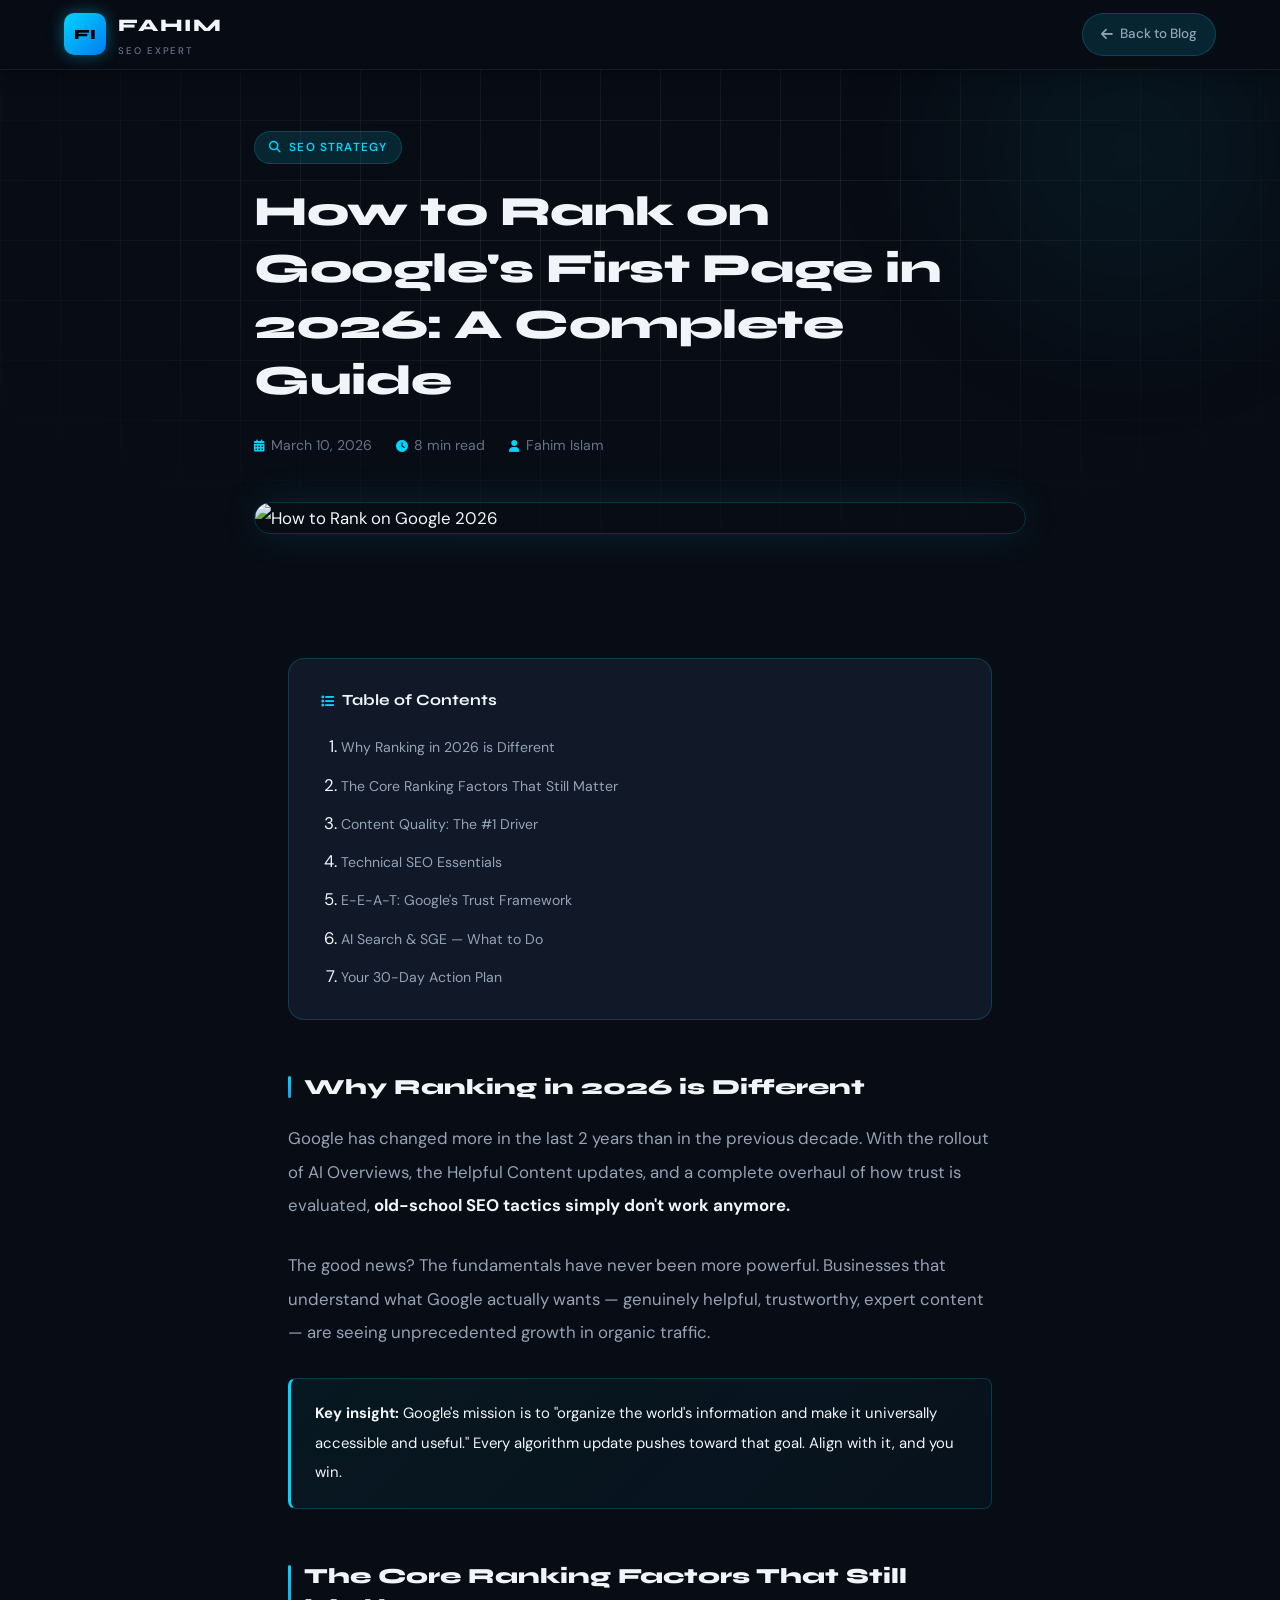
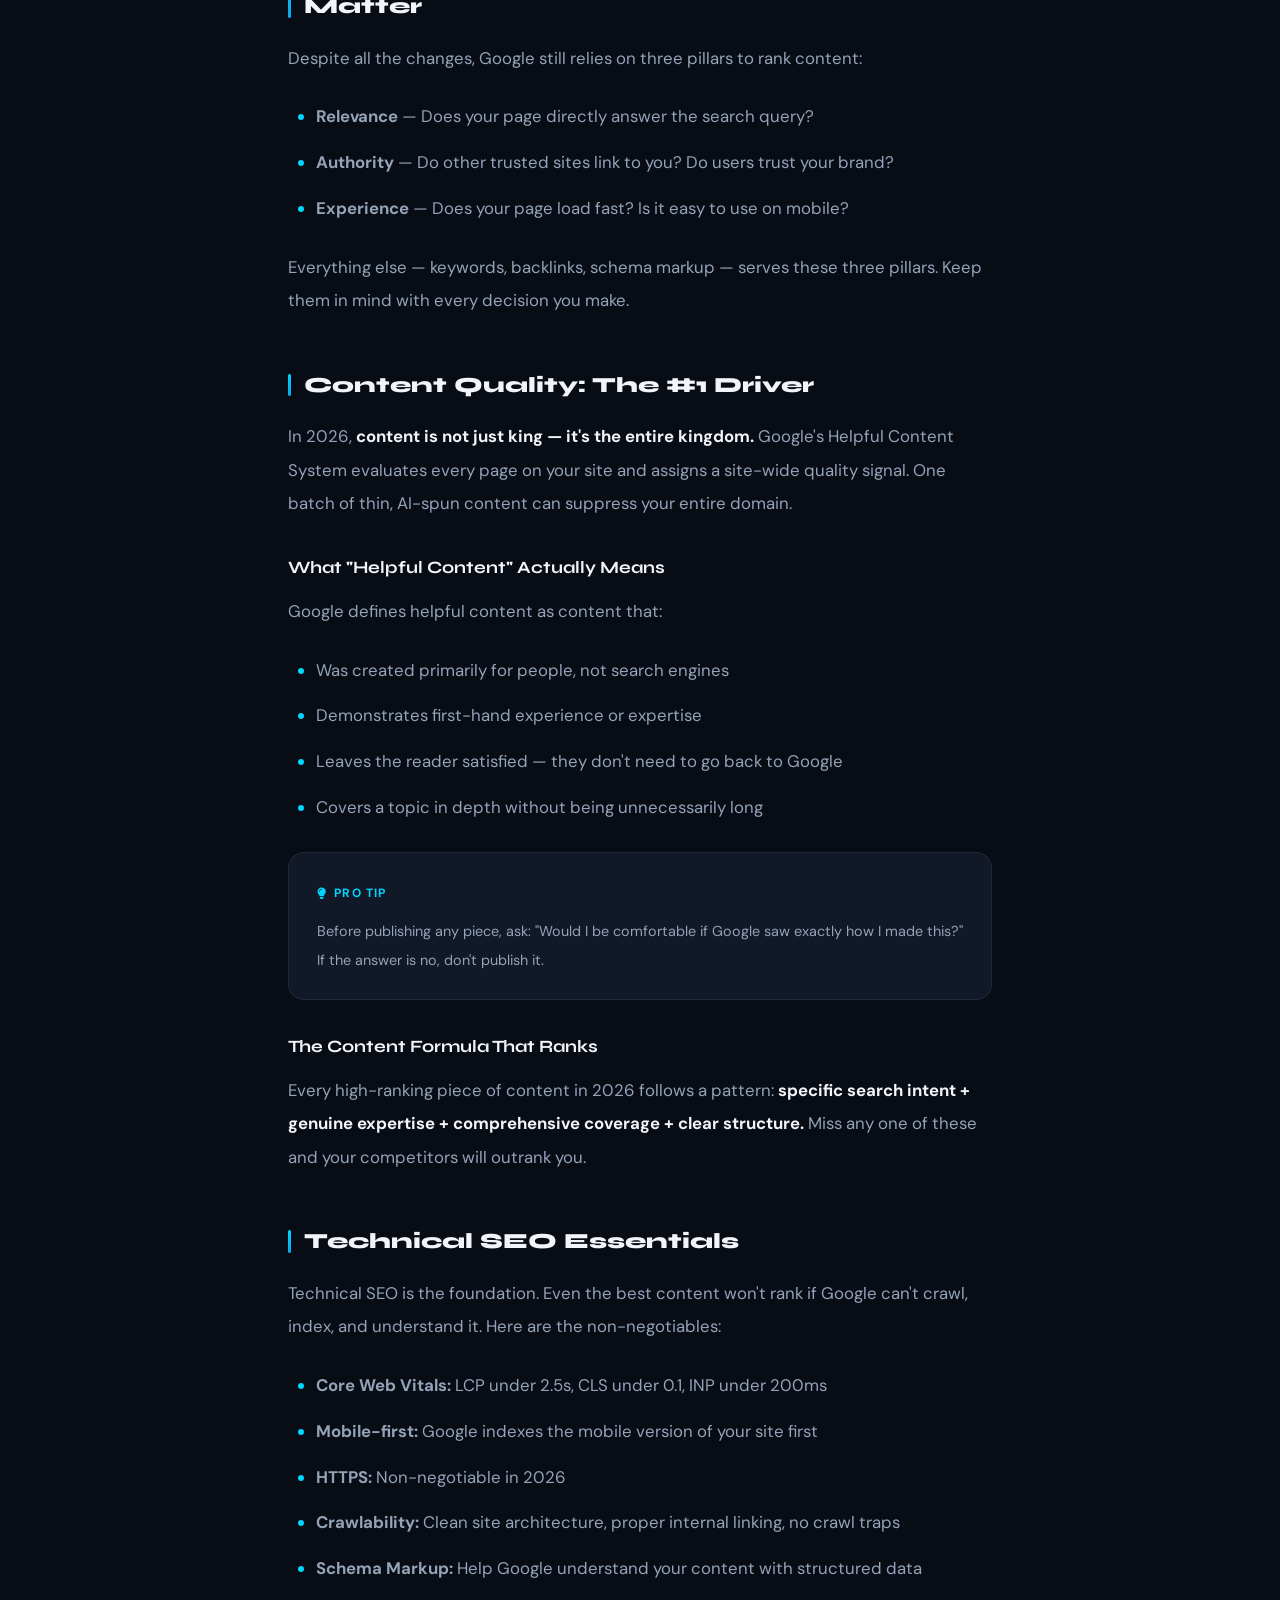
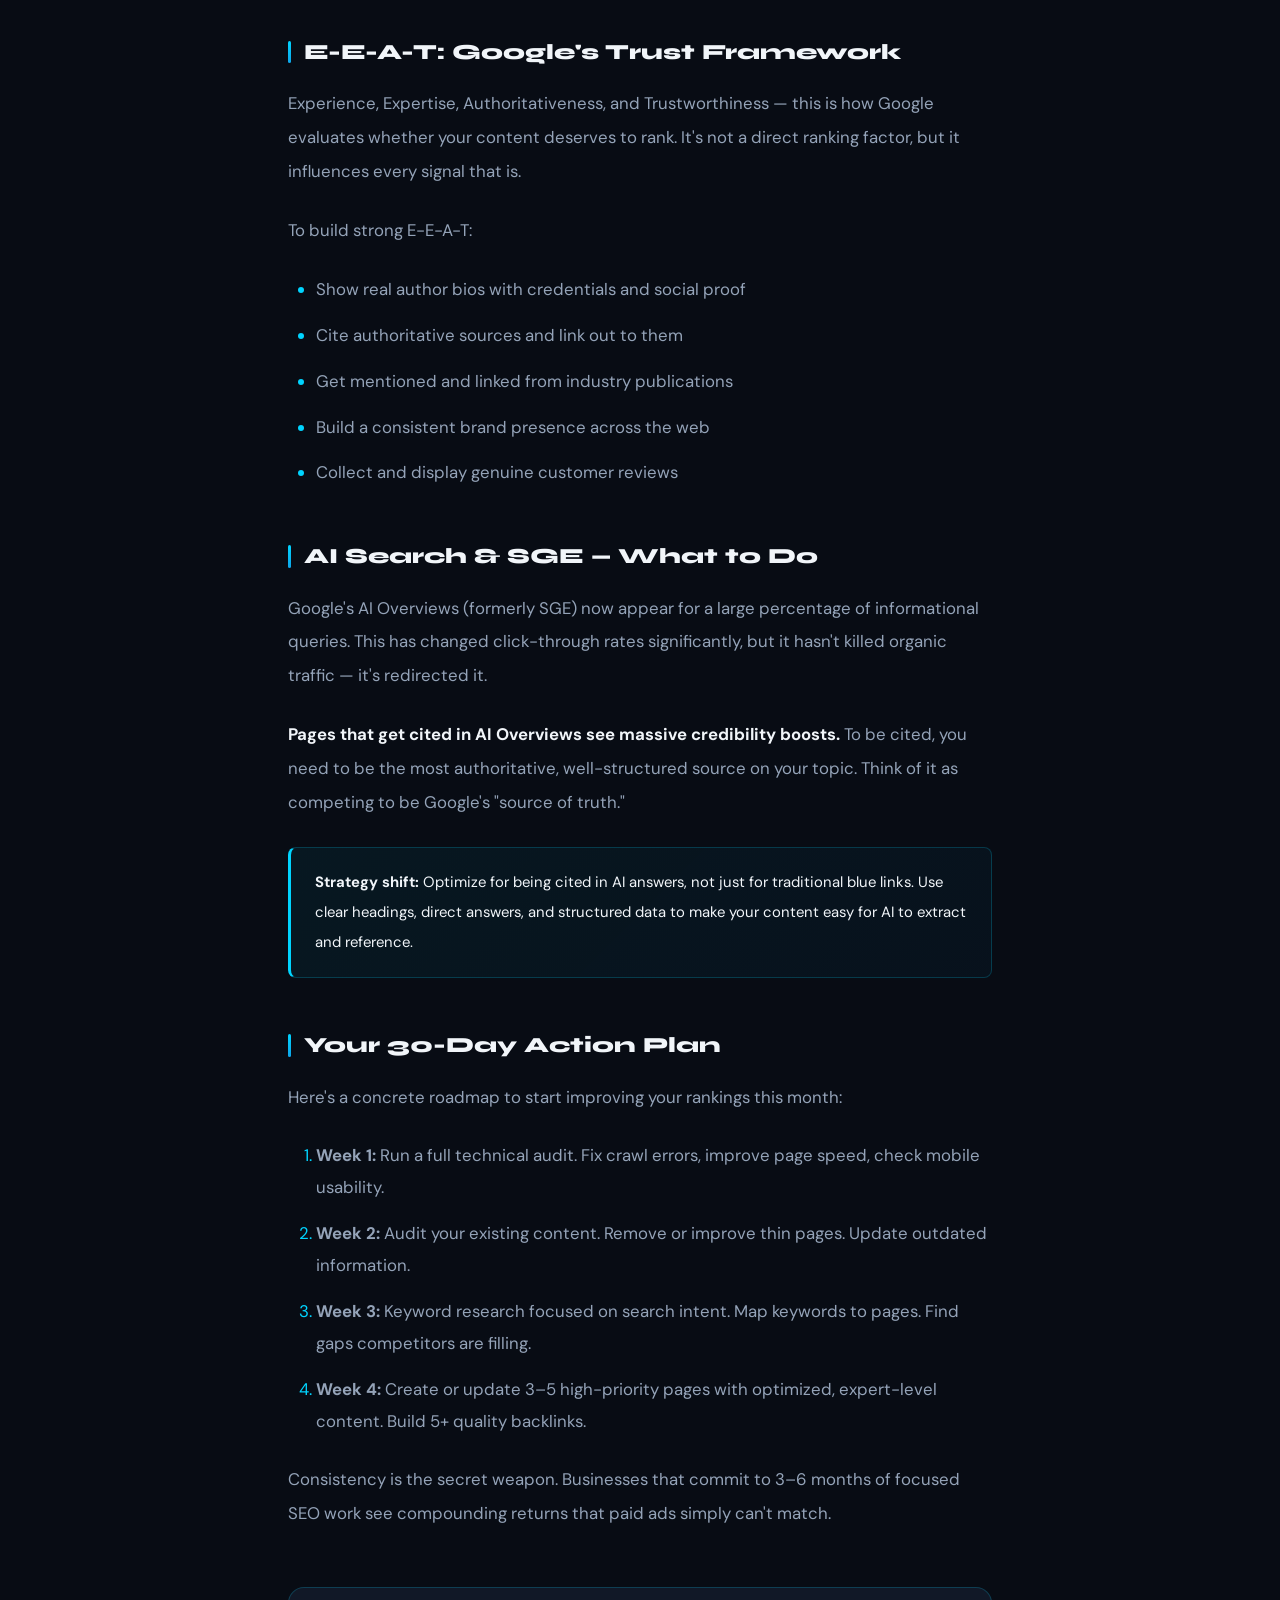
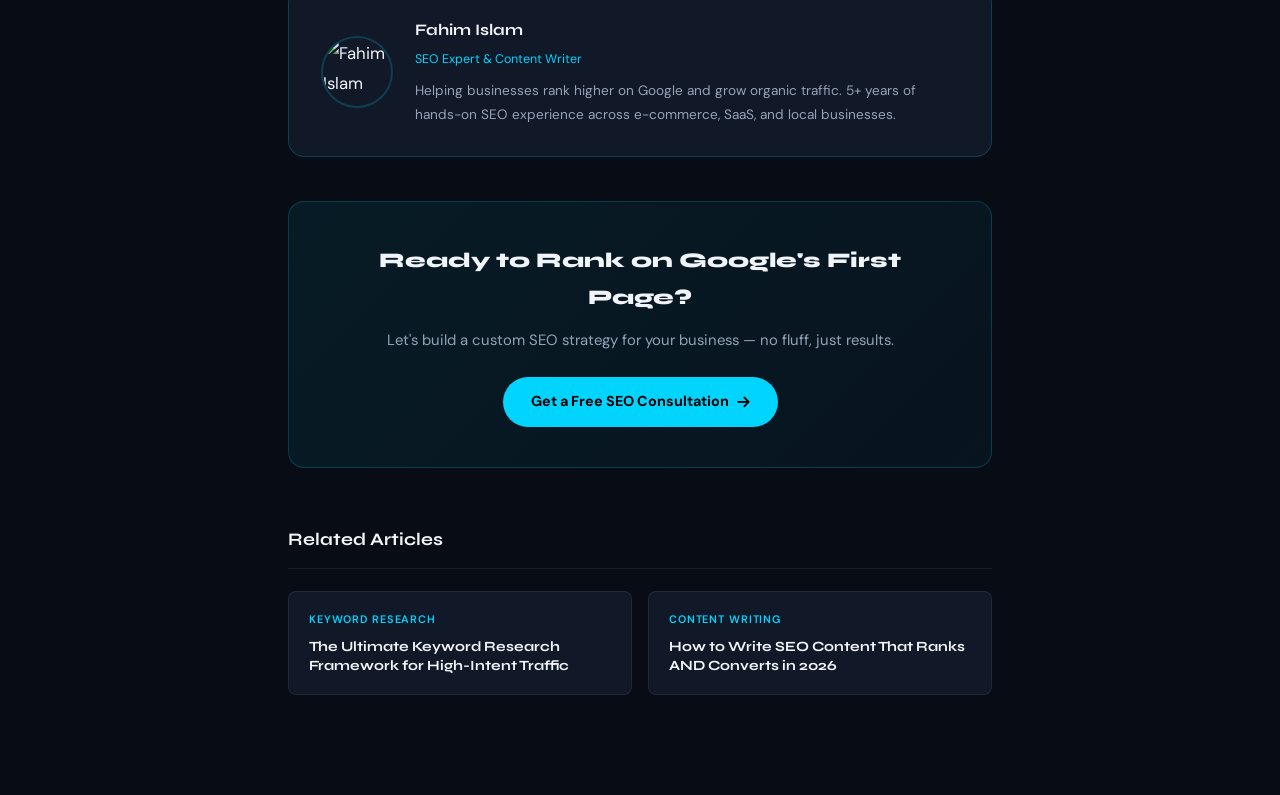
==== blog-1.html @ ac3ea178 "Add files via upload" ====
<!DOCTYPE html>
<html lang="en">
<head>
<meta charset="UTF-8"/>
<meta name="viewport" content="width=device-width,initial-scale=1.0"/>
<meta name="description" content="How to Rank on Google's First Page in 2026 — A complete guide to modern SEO ranking factors, content optimization, and authority building."/>
<title>How to Rank on Google's First Page in 2026 | Fahim Islam</title>
<link rel="preconnect" href="https://fonts.googleapis.com"/>
<link href="https://fonts.googleapis.com/css2?family=Syne:wght@400;600;700;800&family=DM+Sans:ital,wght@0,300;0,400;0,500;0,600;1,400&display=swap" rel="stylesheet"/>
<link rel="stylesheet" href="https://cdnjs.cloudflare.com/ajax/libs/font-awesome/6.5.0/css/all.min.css"/>
<style>
:root{
  --bg:#080c14;--bg2:#0d1321;--card:#111827;--card2:#161f30;
  --ac:#00d4ff;--ac2:#0ea5e9;--glow:rgba(0,212,255,.13);--glow2:rgba(0,212,255,.28);
  --t1:#f1f5f9;--t2:#94a3b8;--t3:#64748b;
  --bd:rgba(255,255,255,.07);--bda:rgba(0,212,255,.2);
  --sh:0 4px 24px rgba(0,0,0,.4);--sg:0 0 40px rgba(0,212,255,.12);
  --r:16px;--r2:8px;--ff:'Syne',sans-serif;--fb:'DM Sans',sans-serif;
  --nh:70px;
}
*,*::before,*::after{box-sizing:border-box;margin:0;padding:0}
html{scroll-behavior:smooth}
body{font-family:var(--fb);background:var(--bg);color:var(--t1);line-height:1.8;overflow-x:hidden;font-size:1.05rem}
a{text-decoration:none;color:inherit}
img{max-width:100%;display:block}

/* NAV */
nav{position:fixed;top:0;left:0;right:0;z-index:1000;height:var(--nh);background:rgba(8,12,20,.95);backdrop-filter:blur(20px);border-bottom:1px solid var(--bd);box-shadow:0 4px 20px rgba(0,0,0,.3)}
.nc{max-width:1200px;margin:0 auto;padding:0 24px;height:100%;display:flex;align-items:center;gap:24px}
.nav-logo{display:flex;align-items:center;gap:12px;margin-right:auto;text-decoration:none}
.logo-icon-box{width:42px;height:42px;border-radius:10px;background:linear-gradient(135deg,#00d4ff 0%,#007cf0 100%);display:flex;align-items:center;justify-content:center;box-shadow:0 0 16px rgba(0,212,255,.4);flex-shrink:0}
.logo-icon-box span{font-family:var(--ff);font-size:.88rem;font-weight:800;color:#000}
.logo-text-group{display:flex;flex-direction:column;gap:1px}
.logo-name{font-family:var(--ff);font-size:1.1rem;font-weight:800;color:var(--t1);letter-spacing:.1em}
.logo-role{font-size:.6rem;font-weight:500;color:var(--t3);letter-spacing:.2em;text-transform:uppercase}
.nav-back{display:inline-flex;align-items:center;gap:7px;padding:8px 18px;border-radius:50px;border:1px solid var(--bda);color:var(--t2);font-size:.84rem;font-weight:500;background:var(--glow);transition:all .3s}
.nav-back:hover{color:var(--ac);border-color:var(--ac)}

/* HERO */
.blog-hero{padding:calc(var(--nh) + 60px) 0 60px;background:var(--bg);position:relative;overflow:hidden}
.blog-hero::before{content:'';position:absolute;inset:0;background-image:linear-gradient(var(--bd) 1px,transparent 1px),linear-gradient(90deg,var(--bd) 1px,transparent 1px);background-size:60px 60px;mask-image:radial-gradient(ellipse 80% 70% at 50% 40%,black 20%,transparent 80%)}
.orb-hero{position:absolute;width:500px;height:500px;background:radial-gradient(circle,rgba(0,212,255,.07) 0%,transparent 70%);top:-100px;right:-100px;border-radius:50%;filter:blur(60px);pointer-events:none}
.hero-inner{max-width:820px;margin:0 auto;padding:0 24px;position:relative;z-index:1}
.blog-cat{display:inline-flex;align-items:center;gap:7px;padding:5px 14px;border-radius:50px;background:var(--glow);border:1px solid var(--bda);font-size:.73rem;font-weight:600;color:var(--ac);text-transform:uppercase;letter-spacing:.1em;margin-bottom:20px}
.blog-title{font-family:var(--ff);font-size:clamp(1.8rem,3.5vw,2.6rem);font-weight:800;line-height:1.35;letter-spacing:-.5px;margin-bottom:24px}
.blog-meta{display:flex;align-items:center;gap:24px;flex-wrap:wrap;color:var(--t3);font-size:.88rem;margin-bottom:44px}
.blog-meta span{display:flex;align-items:center;gap:6px}
.blog-meta i{color:var(--ac);font-size:.75rem}
.blog-cover{width:100%;max-height:420px;object-fit:cover;border-radius:var(--r);border:1px solid var(--bda);box-shadow:var(--sg)}

/* CONTENT */
.blog-body{max-width:760px;margin:0 auto;padding:64px 28px 100px}
.blog-content h2{font-family:var(--ff);font-size:1.35rem;font-weight:800;margin:52px 0 20px;color:var(--t1);line-height:1.4;letter-spacing:0px;position:relative;padding-left:16px}
.blog-content h2::before{content:'';position:absolute;left:0;top:4px;bottom:4px;width:3px;background:linear-gradient(to bottom,var(--ac),var(--ac2));border-radius:4px}
.blog-content h3{font-family:var(--ff);font-size:1.08rem;font-weight:700;margin:34px 0 14px;color:var(--t1);line-height:1.5}
.blog-content p{color:var(--t2);font-size:1.05rem;line-height:2;margin-bottom:26px}
.blog-content p strong{color:var(--t1)}
.blog-content ul,.blog-content ol{padding-left:28px;margin-bottom:26px;display:flex;flex-direction:column;gap:14px}
.blog-content li{color:var(--t2);font-size:1.05rem;line-height:1.9}
.blog-content li::marker{color:var(--ac)}
.blog-content a{color:var(--ac);border-bottom:1px solid rgba(0,212,255,.3);transition:border-color .2s}
.blog-content a:hover{border-color:var(--ac)}

.callout{background:linear-gradient(135deg,rgba(0,212,255,.06),rgba(14,165,233,.04));border:1px solid var(--bda);border-left:3px solid var(--ac);border-radius:var(--r2);padding:20px 24px;margin:28px 0}
.callout p{margin:0;color:var(--t1);font-size:.93rem}
.callout strong{color:var(--ac)}

.tip-box{background:var(--card);border:1px solid var(--bd);border-radius:var(--r);padding:24px 28px;margin:28px 0}
.tip-box .tip-label{display:inline-flex;align-items:center;gap:7px;font-size:.75rem;font-weight:700;text-transform:uppercase;letter-spacing:.1em;color:var(--ac);margin-bottom:12px}
.tip-box p{margin:0;color:var(--t2);font-size:.9rem}

/* TOC */
.toc{background:var(--card);border:1px solid var(--bda);border-radius:var(--r);padding:28px 32px;margin-bottom:44px}
.toc h4{font-family:var(--ff);font-size:.97rem;font-weight:700;margin-bottom:16px;color:var(--t1);display:flex;align-items:center;gap:8px}
.toc h4 i{color:var(--ac);font-size:.83rem}
.toc ol{padding-left:20px;display:flex;flex-direction:column;gap:8px}
.toc li a{color:var(--t2);font-size:.88rem;transition:color .2s}
.toc li a:hover{color:var(--ac)}

/* AUTHOR BOX */
.author-box{display:flex;align-items:center;gap:22px;background:var(--card);border:1px solid var(--bda);border-radius:var(--r);padding:28px 32px;margin-top:56px}
.author-img{width:72px;height:72px;border-radius:50%;border:2px solid var(--bda);object-fit:cover;flex-shrink:0}
.author-name{font-family:var(--ff);font-size:1rem;font-weight:700;margin-bottom:4px}
.author-role{font-size:.78rem;color:var(--ac);margin-bottom:8px}
.author-bio{font-size:.85rem;color:var(--t2)}

/* CTA */
.blog-cta{background:linear-gradient(135deg,rgba(0,212,255,.08),rgba(14,165,233,.05));border:1px solid var(--bda);border-radius:var(--r);padding:40px;text-align:center;margin-top:44px}
.blog-cta h3{font-family:var(--ff);font-size:1.3rem;font-weight:800;margin-bottom:10px}
.blog-cta p{color:var(--t2);margin-bottom:24px;font-size:.93rem}
.btn-cta{display:inline-flex;align-items:center;gap:8px;padding:12px 28px;border-radius:50px;background:var(--ac);color:#000;font-weight:700;font-size:.9rem;transition:all .3s}
.btn-cta:hover{transform:translateY(-2px);box-shadow:0 8px 24px var(--glow2)}

/* RELATED */
.related{margin-top:56px}
.related h3{font-family:var(--ff);font-size:1.1rem;font-weight:700;margin-bottom:22px;padding-bottom:12px;border-bottom:1px solid var(--bd)}
.related-grid{display:grid;grid-template-columns:repeat(2,1fr);gap:16px}
.rel-card{background:var(--card);border:1px solid var(--bd);border-radius:var(--r2);padding:18px 20px;transition:all .3s}
.rel-card:hover{border-color:var(--bda);transform:translateY(-3px)}
.rel-tag{font-size:.68rem;font-weight:600;color:var(--ac);text-transform:uppercase;letter-spacing:.08em;margin-bottom:7px}
.rel-card h4{font-family:var(--ff);font-size:.88rem;font-weight:700;color:var(--t1);line-height:1.4}

@media(max-width:600px){
  .related-grid{grid-template-columns:1fr}
  .author-box{flex-direction:column;text-align:center}
}
</style>
</head>
<body>

<nav>
  <div class="nc">
    <a href="index.html" class="nav-logo">
      <div class="logo-icon-box"><span>FI</span></div>
      <div class="logo-text-group">
        <span class="logo-name">FAHIM</span>
        <span class="logo-role">SEO EXPERT</span>
      </div>
    </a>
    <a href="index.html#blog" class="nav-back"><i class="fas fa-arrow-left"></i> Back to Blog</a>
  </div>
</nav>

<!-- HERO -->
<section class="blog-hero">
  <div class="orb-hero"></div>
  <div class="hero-inner">
    <div class="blog-cat"><i class="fas fa-search"></i> SEO Strategy</div>
    <h1 class="blog-title">How to Rank on Google's First Page in 2026: A Complete Guide</h1>
    <div class="blog-meta">
      <span><i class="fas fa-calendar-alt"></i> March 10, 2026</span>
      <span><i class="fas fa-clock"></i> 8 min read</span>
      <span><i class="fas fa-user"></i> Fahim Islam</span>
    </div>
    <img class="blog-cover" src="https://images.unsplash.com/photo-1432821596592-e2c18b78144f?w=1200&q=85" alt="How to Rank on Google 2026"/>
  </div>
</section>

<!-- BODY -->
<div class="blog-body">
  <div class="toc">
    <h4><i class="fas fa-list"></i> Table of Contents</h4>
    <ol>
      <li><a href="#intro">Why Ranking in 2026 is Different</a></li>
      <li><a href="#factors">The Core Ranking Factors That Still Matter</a></li>
      <li><a href="#content">Content Quality: The #1 Driver</a></li>
      <li><a href="#technical">Technical SEO Essentials</a></li>
      <li><a href="#eeat">E-E-A-T: Google's Trust Framework</a></li>
      <li><a href="#ai">AI Search & SGE — What to Do</a></li>
      <li><a href="#action">Your 30-Day Action Plan</a></li>
    </ol>
  </div>

  <div class="blog-content">

    <h2 id="intro">Why Ranking in 2026 is Different</h2>
    <p>Google has changed more in the last 2 years than in the previous decade. With the rollout of AI Overviews, the Helpful Content updates, and a complete overhaul of how trust is evaluated, <strong>old-school SEO tactics simply don't work anymore.</strong></p>
    <p>The good news? The fundamentals have never been more powerful. Businesses that understand what Google actually wants — genuinely helpful, trustworthy, expert content — are seeing unprecedented growth in organic traffic.</p>

    <div class="callout">
      <p><strong>Key insight:</strong> Google's mission is to "organize the world's information and make it universally accessible and useful." Every algorithm update pushes toward that goal. Align with it, and you win.</p>
    </div>

    <h2 id="factors">The Core Ranking Factors That Still Matter</h2>
    <p>Despite all the changes, Google still relies on three pillars to rank content:</p>
    <ul>
      <li><strong>Relevance</strong> — Does your page directly answer the search query?</li>
      <li><strong>Authority</strong> — Do other trusted sites link to you? Do users trust your brand?</li>
      <li><strong>Experience</strong> — Does your page load fast? Is it easy to use on mobile?</li>
    </ul>
    <p>Everything else — keywords, backlinks, schema markup — serves these three pillars. Keep them in mind with every decision you make.</p>

    <h2 id="content">Content Quality: The #1 Driver</h2>
    <p>In 2026, <strong>content is not just king — it's the entire kingdom.</strong> Google's Helpful Content System evaluates every page on your site and assigns a site-wide quality signal. One batch of thin, AI-spun content can suppress your entire domain.</p>

    <h3>What "Helpful Content" Actually Means</h3>
    <p>Google defines helpful content as content that:</p>
    <ul>
      <li>Was created primarily for people, not search engines</li>
      <li>Demonstrates first-hand experience or expertise</li>
      <li>Leaves the reader satisfied — they don't need to go back to Google</li>
      <li>Covers a topic in depth without being unnecessarily long</li>
    </ul>

    <div class="tip-box">
      <div class="tip-label"><i class="fas fa-lightbulb"></i> Pro Tip</div>
      <p>Before publishing any piece, ask: "Would I be comfortable if Google saw exactly how I made this?" If the answer is no, don't publish it.</p>
    </div>

    <h3>The Content Formula That Ranks</h3>
    <p>Every high-ranking piece of content in 2026 follows a pattern: <strong>specific search intent + genuine expertise + comprehensive coverage + clear structure.</strong> Miss any one of these and your competitors will outrank you.</p>

    <h2 id="technical">Technical SEO Essentials</h2>
    <p>Technical SEO is the foundation. Even the best content won't rank if Google can't crawl, index, and understand it. Here are the non-negotiables:</p>
    <ul>
      <li><strong>Core Web Vitals:</strong> LCP under 2.5s, CLS under 0.1, INP under 200ms</li>
      <li><strong>Mobile-first:</strong> Google indexes the mobile version of your site first</li>
      <li><strong>HTTPS:</strong> Non-negotiable in 2026</li>
      <li><strong>Crawlability:</strong> Clean site architecture, proper internal linking, no crawl traps</li>
      <li><strong>Schema Markup:</strong> Help Google understand your content with structured data</li>
    </ul>

    <h2 id="eeat">E-E-A-T: Google's Trust Framework</h2>
    <p>Experience, Expertise, Authoritativeness, and Trustworthiness — this is how Google evaluates whether your content deserves to rank. It's not a direct ranking factor, but it influences every signal that is.</p>
    <p>To build strong E-E-A-T:</p>
    <ul>
      <li>Show real author bios with credentials and social proof</li>
      <li>Cite authoritative sources and link out to them</li>
      <li>Get mentioned and linked from industry publications</li>
      <li>Build a consistent brand presence across the web</li>
      <li>Collect and display genuine customer reviews</li>
    </ul>

    <h2 id="ai">AI Search & SGE — What to Do</h2>
    <p>Google's AI Overviews (formerly SGE) now appear for a large percentage of informational queries. This has changed click-through rates significantly, but it hasn't killed organic traffic — it's redirected it.</p>
    <p><strong>Pages that get cited in AI Overviews see massive credibility boosts.</strong> To be cited, you need to be the most authoritative, well-structured source on your topic. Think of it as competing to be Google's "source of truth."</p>

    <div class="callout">
      <p><strong>Strategy shift:</strong> Optimize for being cited in AI answers, not just for traditional blue links. Use clear headings, direct answers, and structured data to make your content easy for AI to extract and reference.</p>
    </div>

    <h2 id="action">Your 30-Day Action Plan</h2>
    <p>Here's a concrete roadmap to start improving your rankings this month:</p>
    <ol>
      <li><strong>Week 1:</strong> Run a full technical audit. Fix crawl errors, improve page speed, check mobile usability.</li>
      <li><strong>Week 2:</strong> Audit your existing content. Remove or improve thin pages. Update outdated information.</li>
      <li><strong>Week 3:</strong> Keyword research focused on search intent. Map keywords to pages. Find gaps competitors are filling.</li>
      <li><strong>Week 4:</strong> Create or update 3–5 high-priority pages with optimized, expert-level content. Build 5+ quality backlinks.</li>
    </ol>
    <p>Consistency is the secret weapon. Businesses that commit to 3–6 months of focused SEO work see compounding returns that paid ads simply can't match.</p>

  </div>

  <!-- AUTHOR -->
  <div class="author-box">
    <img class="author-img" src="https://images.unsplash.com/photo-1507003211169-0a1dd7228f2d?w=150&q=80" alt="Fahim Islam SEO Expert"/>
    <div>
      <div class="author-name">Fahim Islam</div>
      <div class="author-role">SEO Expert & Content Writer</div>
      <div class="author-bio">Helping businesses rank higher on Google and grow organic traffic. 5+ years of hands-on SEO experience across e-commerce, SaaS, and local businesses.</div>
    </div>
  </div>

  <!-- CTA -->
  <div class="blog-cta">
    <h3>Ready to Rank on Google's First Page?</h3>
    <p>Let's build a custom SEO strategy for your business — no fluff, just results.</p>
    <a href="index.html#contact" class="btn-cta">Get a Free SEO Consultation <i class="fas fa-arrow-right"></i></a>
  </div>

  <!-- RELATED -->
  <div class="related">
    <h3>Related Articles</h3>
    <div class="related-grid">
      <a href="blog-2.html" class="rel-card">
        <div class="rel-tag">Keyword Research</div>
        <h4>The Ultimate Keyword Research Framework for High-Intent Traffic</h4>
      </a>
      <a href="blog-3.html" class="rel-card">
        <div class="rel-tag">Content Writing</div>
        <h4>How to Write SEO Content That Ranks AND Converts in 2026</h4>
      </a>
    </div>
  </div>

</div>

</body>
</html>
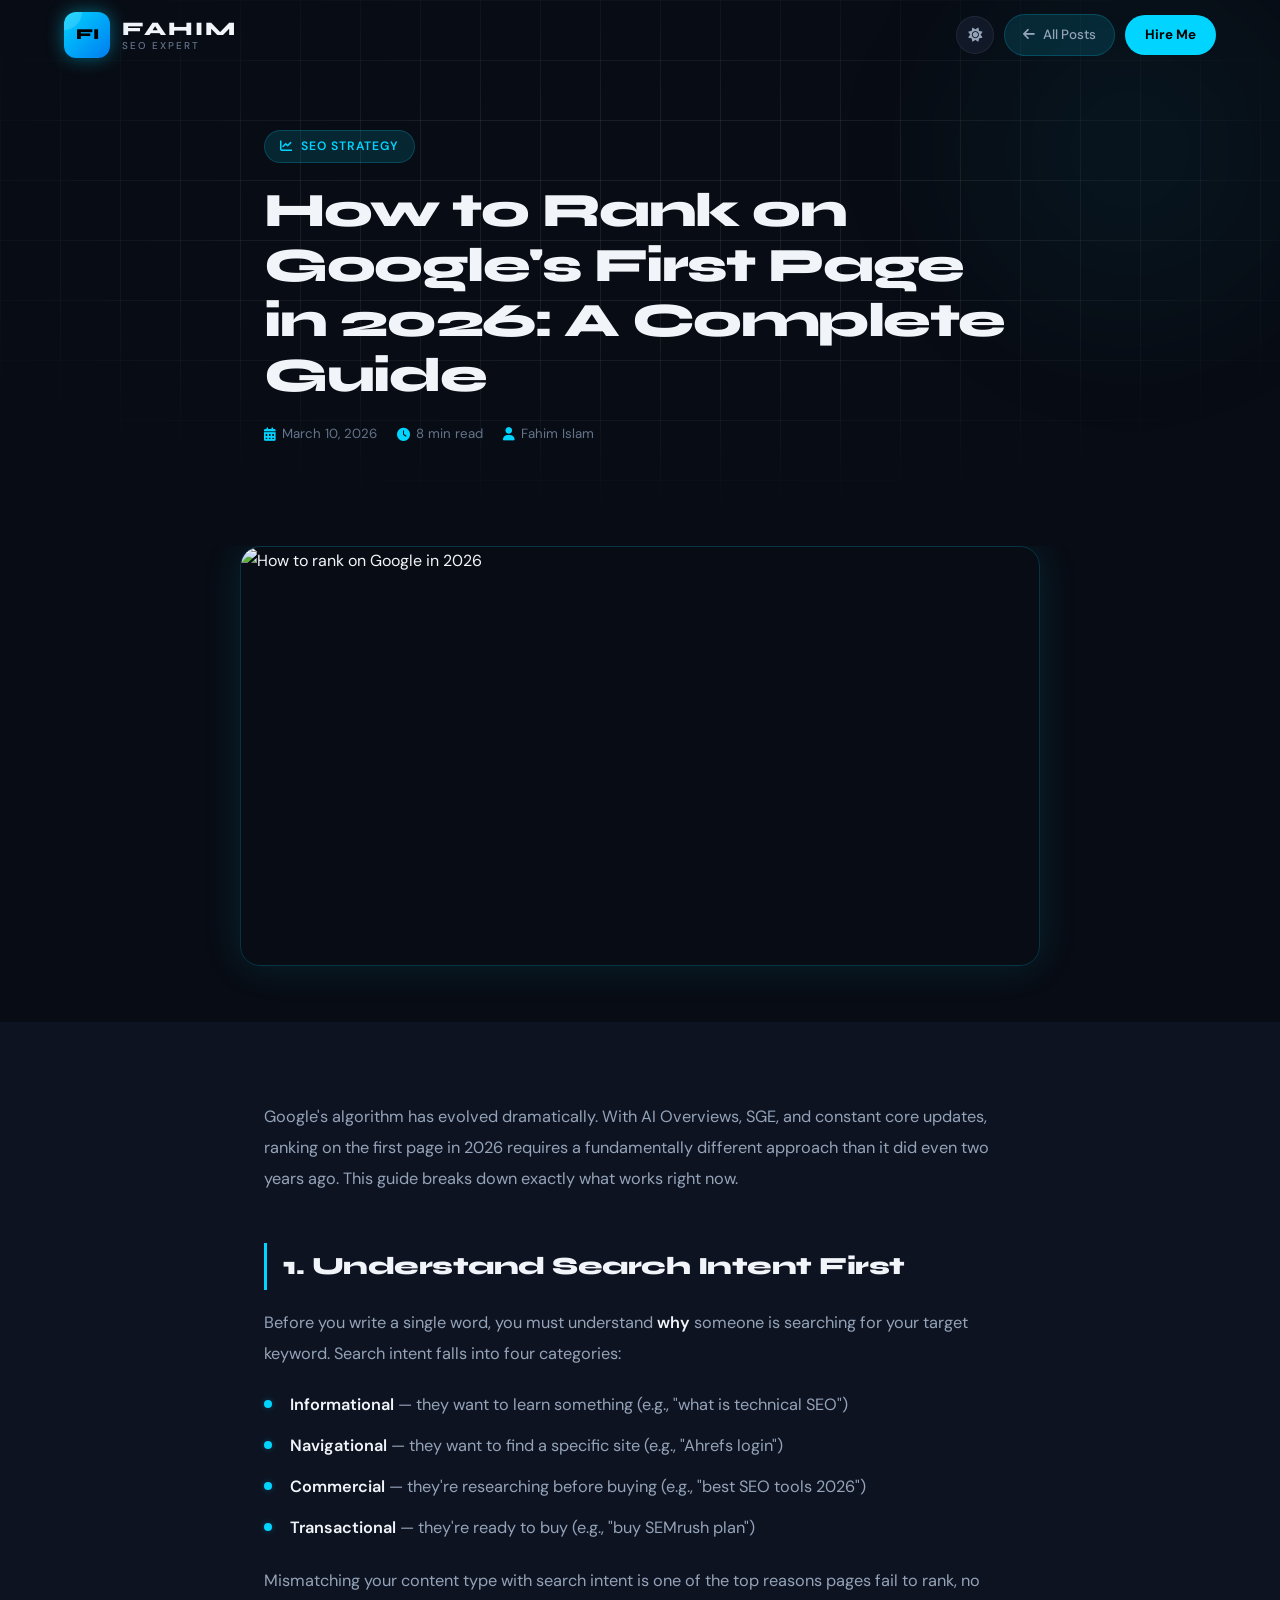
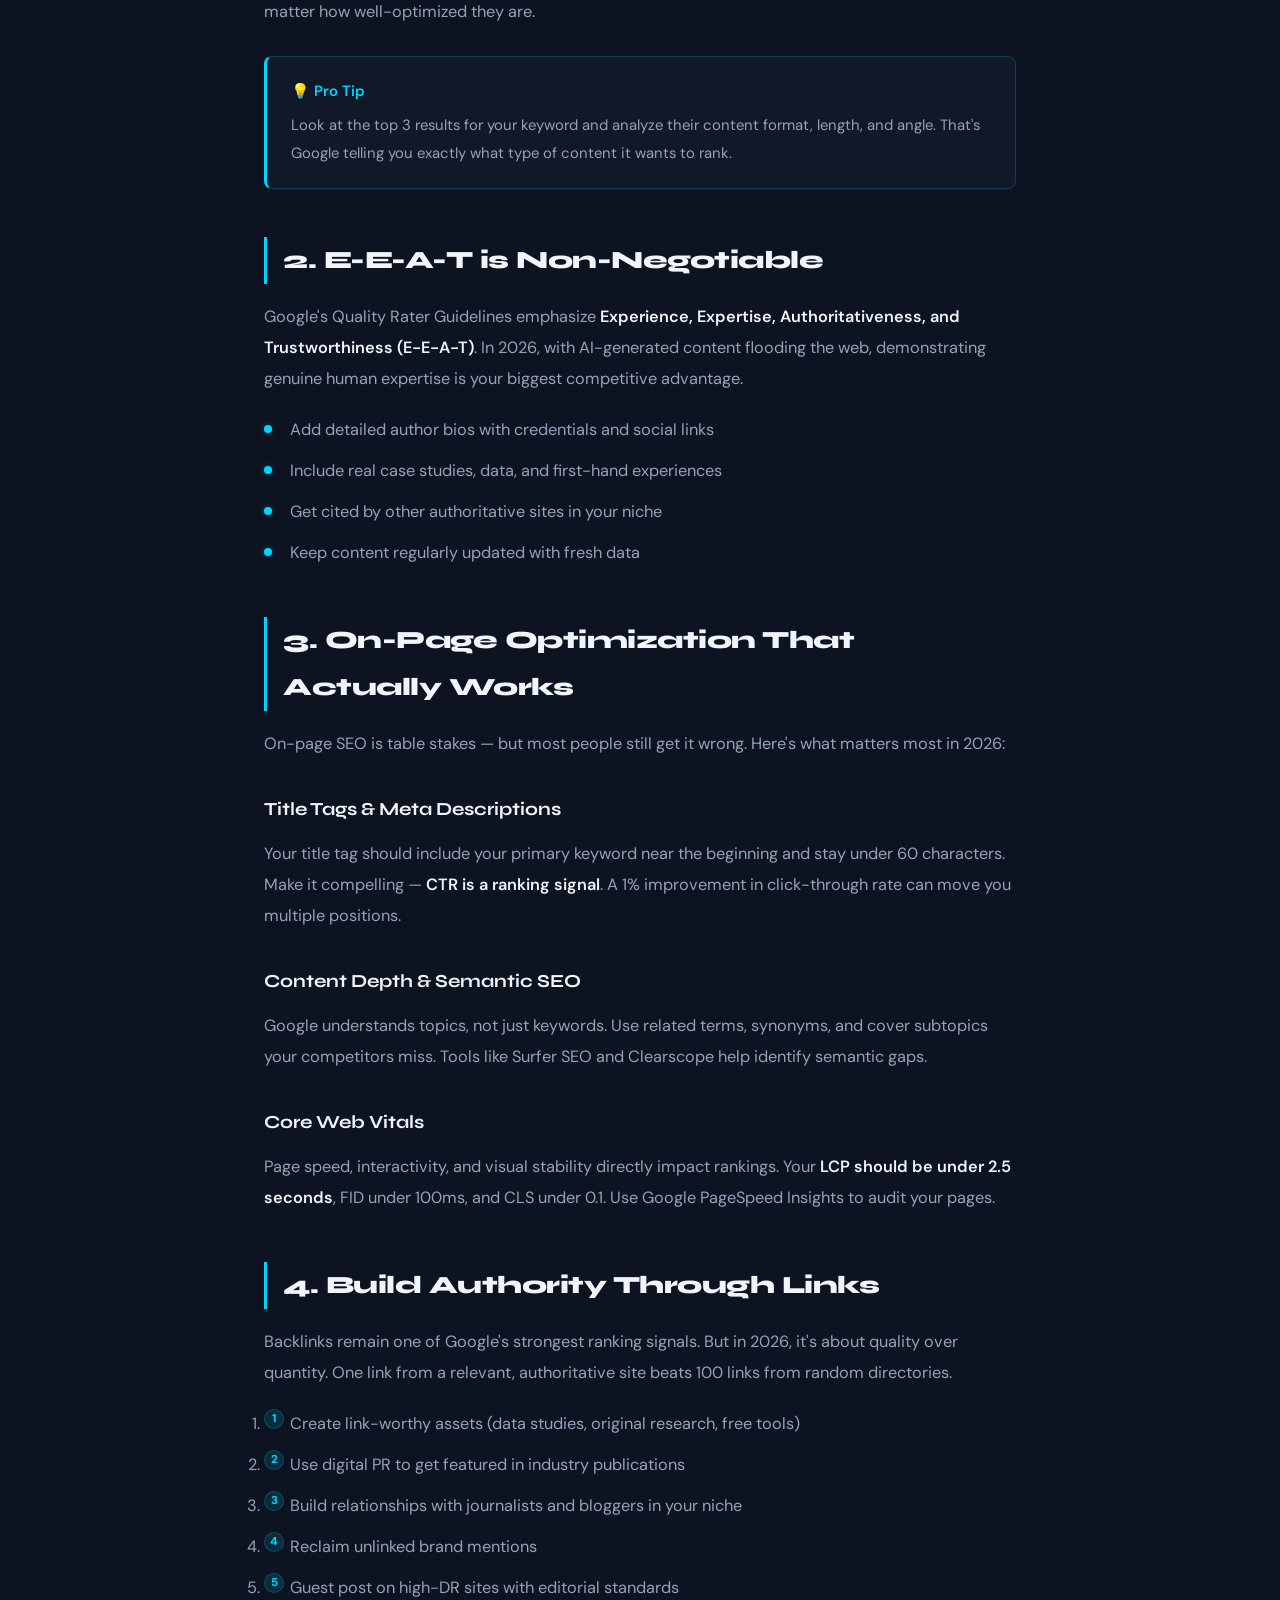
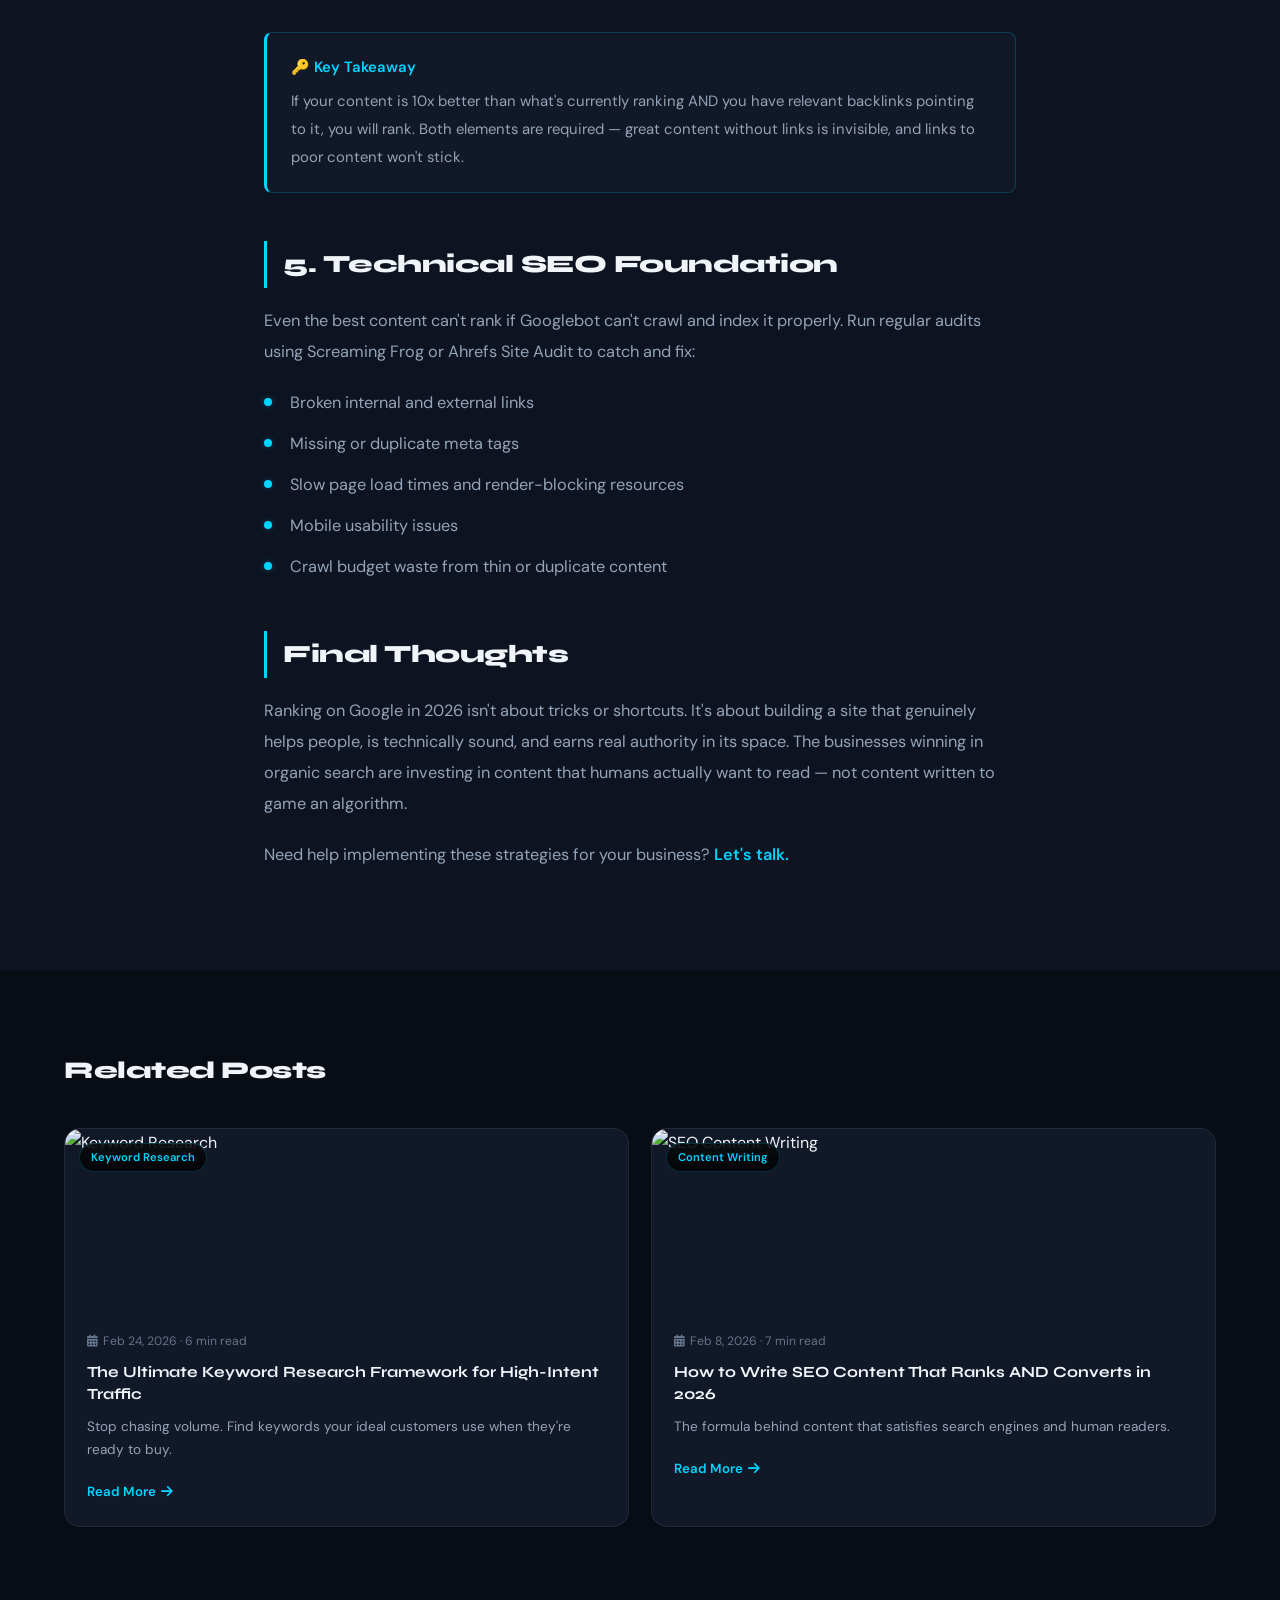
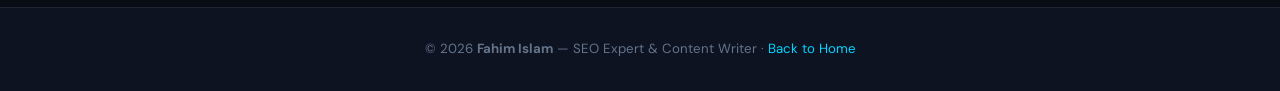
==== commit e963a493: "Add files via upload" ====
--- a/blog-1.html
+++ b/blog-1.html
@@ -3,7 +3,7 @@
 <head>
 <meta charset="UTF-8"/>
 <meta name="viewport" content="width=device-width,initial-scale=1.0"/>
-<meta name="description" content="How to Rank on Google's First Page in 2026 — A complete guide to modern SEO ranking factors, content optimization, and authority building."/>
+<meta name="description" content="Everything about modern ranking factors, content optimization, and building authority in the post-AI search era."/>
 <title>How to Rank on Google's First Page in 2026 | Fahim Islam</title>
 <link rel="preconnect" href="https://fonts.googleapis.com"/>
 <link href="https://fonts.googleapis.com/css2?family=Syne:wght@400;600;700;800&family=DM+Sans:ital,wght@0,300;0,400;0,500;0,600;1,400&display=swap" rel="stylesheet"/>
@@ -16,254 +16,275 @@
   --bd:rgba(255,255,255,.07);--bda:rgba(0,212,255,.2);
   --sh:0 4px 24px rgba(0,0,0,.4);--sg:0 0 40px rgba(0,212,255,.12);
   --r:16px;--r2:8px;--ff:'Syne',sans-serif;--fb:'DM Sans',sans-serif;
-  --nh:70px;
+  --tr:all .35s cubic-bezier(.4,0,.2,1);--nh:70px;
+}
+body.light{
+  --bg:#f8faff;--bg2:#eef2f9;--card:#fff;--card2:#f0f4ff;
+  --ac:#0284c7;--ac2:#0369a1;--glow:rgba(2,132,199,.1);--glow2:rgba(2,132,199,.22);
+  --t1:#0f172a;--t2:#475569;--t3:#94a3b8;
+  --bd:rgba(0,0,0,.08);--bda:rgba(2,132,199,.25);
+  --sh:0 4px 24px rgba(0,0,0,.08);--sg:0 0 40px rgba(2,132,199,.1);
 }
 *,*::before,*::after{box-sizing:border-box;margin:0;padding:0}
 html{scroll-behavior:smooth}
-body{font-family:var(--fb);background:var(--bg);color:var(--t1);line-height:1.8;overflow-x:hidden;font-size:1.05rem}
+body{font-family:var(--fb);background:var(--bg);color:var(--t1);line-height:1.7;overflow-x:hidden;transition:background .4s,color .4s}
+::selection{background:var(--ac);color:#000}
+img{max-width:100%;display:block}
 a{text-decoration:none;color:inherit}
-img{max-width:100%;display:block}
+ul{list-style:none}
+button{cursor:pointer;border:none;background:none;font-family:var(--fb)}
+
+/* SCROLL PROGRESS */
+#spb{position:fixed;top:0;left:0;height:3px;width:0;background:linear-gradient(90deg,var(--ac),var(--ac2));z-index:9999;box-shadow:0 0 8px var(--ac);transition:width .1s linear}
 
 /* NAV */
-nav{position:fixed;top:0;left:0;right:0;z-index:1000;height:var(--nh);background:rgba(8,12,20,.95);backdrop-filter:blur(20px);border-bottom:1px solid var(--bd);box-shadow:0 4px 20px rgba(0,0,0,.3)}
+nav{position:fixed;top:0;left:0;right:0;z-index:1000;height:var(--nh);transition:var(--tr)}
+nav.sc{background:rgba(8,12,20,.93);backdrop-filter:blur(20px);border-bottom:1px solid var(--bd);box-shadow:0 4px 20px rgba(0,0,0,.3)}
+body.light nav.sc{background:rgba(248,250,255,.93)}
 .nc{max-width:1200px;margin:0 auto;padding:0 24px;height:100%;display:flex;align-items:center;gap:24px}
-.nav-logo{display:flex;align-items:center;gap:12px;margin-right:auto;text-decoration:none}
-.logo-icon-box{width:42px;height:42px;border-radius:10px;background:linear-gradient(135deg,#00d4ff 0%,#007cf0 100%);display:flex;align-items:center;justify-content:center;box-shadow:0 0 16px rgba(0,212,255,.4);flex-shrink:0}
-.logo-icon-box span{font-family:var(--ff);font-size:.88rem;font-weight:800;color:#000}
-.logo-text-group{display:flex;flex-direction:column;gap:1px}
-.logo-name{font-family:var(--ff);font-size:1.1rem;font-weight:800;color:var(--t1);letter-spacing:.1em}
-.logo-role{font-size:.6rem;font-weight:500;color:var(--t3);letter-spacing:.2em;text-transform:uppercase}
-.nav-back{display:inline-flex;align-items:center;gap:7px;padding:8px 18px;border-radius:50px;border:1px solid var(--bda);color:var(--t2);font-size:.84rem;font-weight:500;background:var(--glow);transition:all .3s}
-.nav-back:hover{color:var(--ac);border-color:var(--ac)}
-
-/* HERO */
-.blog-hero{padding:calc(var(--nh) + 60px) 0 60px;background:var(--bg);position:relative;overflow:hidden}
-.blog-hero::before{content:'';position:absolute;inset:0;background-image:linear-gradient(var(--bd) 1px,transparent 1px),linear-gradient(90deg,var(--bd) 1px,transparent 1px);background-size:60px 60px;mask-image:radial-gradient(ellipse 80% 70% at 50% 40%,black 20%,transparent 80%)}
-.orb-hero{position:absolute;width:500px;height:500px;background:radial-gradient(circle,rgba(0,212,255,.07) 0%,transparent 70%);top:-100px;right:-100px;border-radius:50%;filter:blur(60px);pointer-events:none}
-.hero-inner{max-width:820px;margin:0 auto;padding:0 24px;position:relative;z-index:1}
-.blog-cat{display:inline-flex;align-items:center;gap:7px;padding:5px 14px;border-radius:50px;background:var(--glow);border:1px solid var(--bda);font-size:.73rem;font-weight:600;color:var(--ac);text-transform:uppercase;letter-spacing:.1em;margin-bottom:20px}
-.blog-title{font-family:var(--ff);font-size:clamp(1.8rem,3.5vw,2.6rem);font-weight:800;line-height:1.35;letter-spacing:-.5px;margin-bottom:24px}
-.blog-meta{display:flex;align-items:center;gap:24px;flex-wrap:wrap;color:var(--t3);font-size:.88rem;margin-bottom:44px}
-.blog-meta span{display:flex;align-items:center;gap:6px}
-.blog-meta i{color:var(--ac);font-size:.75rem}
-.blog-cover{width:100%;max-height:420px;object-fit:cover;border-radius:var(--r);border:1px solid var(--bda);box-shadow:var(--sg)}
-
-/* CONTENT */
-.blog-body{max-width:760px;margin:0 auto;padding:64px 28px 100px}
-.blog-content h2{font-family:var(--ff);font-size:1.35rem;font-weight:800;margin:52px 0 20px;color:var(--t1);line-height:1.4;letter-spacing:0px;position:relative;padding-left:16px}
-.blog-content h2::before{content:'';position:absolute;left:0;top:4px;bottom:4px;width:3px;background:linear-gradient(to bottom,var(--ac),var(--ac2));border-radius:4px}
-.blog-content h3{font-family:var(--ff);font-size:1.08rem;font-weight:700;margin:34px 0 14px;color:var(--t1);line-height:1.5}
-.blog-content p{color:var(--t2);font-size:1.05rem;line-height:2;margin-bottom:26px}
-.blog-content p strong{color:var(--t1)}
-.blog-content ul,.blog-content ol{padding-left:28px;margin-bottom:26px;display:flex;flex-direction:column;gap:14px}
-.blog-content li{color:var(--t2);font-size:1.05rem;line-height:1.9}
-.blog-content li::marker{color:var(--ac)}
-.blog-content a{color:var(--ac);border-bottom:1px solid rgba(0,212,255,.3);transition:border-color .2s}
-.blog-content a:hover{border-color:var(--ac)}
-
-.callout{background:linear-gradient(135deg,rgba(0,212,255,.06),rgba(14,165,233,.04));border:1px solid var(--bda);border-left:3px solid var(--ac);border-radius:var(--r2);padding:20px 24px;margin:28px 0}
-.callout p{margin:0;color:var(--t1);font-size:.93rem}
-.callout strong{color:var(--ac)}
-
-.tip-box{background:var(--card);border:1px solid var(--bd);border-radius:var(--r);padding:24px 28px;margin:28px 0}
-.tip-box .tip-label{display:inline-flex;align-items:center;gap:7px;font-size:.75rem;font-weight:700;text-transform:uppercase;letter-spacing:.1em;color:var(--ac);margin-bottom:12px}
-.tip-box p{margin:0;color:var(--t2);font-size:.9rem}
-
-/* TOC */
-.toc{background:var(--card);border:1px solid var(--bda);border-radius:var(--r);padding:28px 32px;margin-bottom:44px}
-.toc h4{font-family:var(--ff);font-size:.97rem;font-weight:700;margin-bottom:16px;color:var(--t1);display:flex;align-items:center;gap:8px}
-.toc h4 i{color:var(--ac);font-size:.83rem}
-.toc ol{padding-left:20px;display:flex;flex-direction:column;gap:8px}
-.toc li a{color:var(--t2);font-size:.88rem;transition:color .2s}
-.toc li a:hover{color:var(--ac)}
-
-/* AUTHOR BOX */
-.author-box{display:flex;align-items:center;gap:22px;background:var(--card);border:1px solid var(--bda);border-radius:var(--r);padding:28px 32px;margin-top:56px}
-.author-img{width:72px;height:72px;border-radius:50%;border:2px solid var(--bda);object-fit:cover;flex-shrink:0}
-.author-name{font-family:var(--ff);font-size:1rem;font-weight:700;margin-bottom:4px}
-.author-role{font-size:.78rem;color:var(--ac);margin-bottom:8px}
-.author-bio{font-size:.85rem;color:var(--t2)}
-
-/* CTA */
-.blog-cta{background:linear-gradient(135deg,rgba(0,212,255,.08),rgba(14,165,233,.05));border:1px solid var(--bda);border-radius:var(--r);padding:40px;text-align:center;margin-top:44px}
-.blog-cta h3{font-family:var(--ff);font-size:1.3rem;font-weight:800;margin-bottom:10px}
-.blog-cta p{color:var(--t2);margin-bottom:24px;font-size:.93rem}
-.btn-cta{display:inline-flex;align-items:center;gap:8px;padding:12px 28px;border-radius:50px;background:var(--ac);color:#000;font-weight:700;font-size:.9rem;transition:all .3s}
-.btn-cta:hover{transform:translateY(-2px);box-shadow:0 8px 24px var(--glow2)}
-
-/* RELATED */
-.related{margin-top:56px}
-.related h3{font-family:var(--ff);font-size:1.1rem;font-weight:700;margin-bottom:22px;padding-bottom:12px;border-bottom:1px solid var(--bd)}
-.related-grid{display:grid;grid-template-columns:repeat(2,1fr);gap:16px}
-.rel-card{background:var(--card);border:1px solid var(--bd);border-radius:var(--r2);padding:18px 20px;transition:all .3s}
-.rel-card:hover{border-color:var(--bda);transform:translateY(-3px)}
-.rel-tag{font-size:.68rem;font-weight:600;color:var(--ac);text-transform:uppercase;letter-spacing:.08em;margin-bottom:7px}
-.rel-card h4{font-family:var(--ff);font-size:.88rem;font-weight:700;color:var(--t1);line-height:1.4}
-
-@media(max-width:600px){
+.nav-logo{display:flex;align-items:center;gap:12px;margin-right:auto;text-decoration:none;flex-shrink:0}
+.logo-icon-box{width:46px;height:46px;border-radius:12px;background:linear-gradient(135deg,#00d4ff 0%,#007cf0 100%);display:flex;align-items:center;justify-content:center;box-shadow:0 0 18px rgba(0,212,255,.45),0 4px 12px rgba(0,0,0,.4);flex-shrink:0;position:relative;overflow:hidden}
+.logo-icon-box::before{content:'';position:absolute;top:-40%;left:-40%;width:80%;height:80%;background:rgba(255,255,255,.15);border-radius:50%;pointer-events:none}
+.logo-icon-box span{font-family:var(--ff);font-size:.95rem;font-weight:800;color:#000;letter-spacing:-.5px;line-height:1;position:relative;z-index:1}
+.logo-text-group{display:flex;flex-direction:column;gap:2px;line-height:1}
+.logo-name{font-family:var(--ff);font-size:1.2rem;font-weight:800;color:var(--t1);letter-spacing:.1em;line-height:1;display:block}
+.logo-role{font-family:var(--fb);font-size:.62rem;font-weight:500;color:var(--t3);letter-spacing:.2em;text-transform:uppercase;line-height:1;display:block}
+.na{display:flex;align-items:center;gap:10px}
+.tt{width:38px;height:38px;border-radius:50%;background:var(--card);border:1px solid var(--bd);display:flex;align-items:center;justify-content:center;color:var(--t2);font-size:.88rem;transition:var(--tr)}
+.tt:hover{color:var(--ac);border-color:var(--ac)}
+.hn{padding:9px 20px;border-radius:50px;background:var(--ac);color:#000;font-weight:700;font-size:.84rem;transition:var(--tr);white-space:nowrap}
+.hn:hover{transform:translateY(-2px);box-shadow:0 6px 20px var(--glow2)}
+.back-btn{display:inline-flex;align-items:center;gap:8px;padding:9px 18px;border-radius:50px;border:1px solid var(--bda);color:var(--t2);font-size:.84rem;font-weight:500;transition:var(--tr);background:var(--glow)}
+.back-btn:hover{color:var(--ac);border-color:var(--ac)}
+
+/* BLOG POST HERO */
+.post-hero{padding:calc(var(--nh) + 60px) 0 60px;background:var(--bg);position:relative;overflow:hidden}
+.post-hero::before{content:'';position:absolute;inset:0;background-image:linear-gradient(var(--bd) 1px,transparent 1px),linear-gradient(90deg,var(--bd) 1px,transparent 1px);background-size:60px 60px;mask-image:radial-gradient(ellipse 80% 70% at 50% 40%,black 30%,transparent 80%)}
+.post-hero-orb{position:absolute;width:500px;height:500px;border-radius:50%;background:radial-gradient(circle,rgba(0,212,255,.06) 0%,transparent 70%);top:-100px;right:-100px;filter:blur(60px)}
+.wrap{max-width:800px;margin:0 auto;padding:0 24px;position:relative;z-index:1}
+.wrap-wide{max-width:1200px;margin:0 auto;padding:0 24px}
+.post-tag{display:inline-flex;align-items:center;gap:8px;padding:5px 15px;border-radius:50px;background:var(--glow);border:1px solid var(--bda);font-size:.76rem;color:var(--ac);margin-bottom:20px;font-weight:600;text-transform:uppercase;letter-spacing:.08em}
+.post-title{font-family:var(--ff);font-size:clamp(1.8rem,4vw,3rem);font-weight:800;letter-spacing:-1.5px;line-height:1.15;margin-bottom:20px}
+.post-meta{display:flex;align-items:center;gap:20px;flex-wrap:wrap;color:var(--t3);font-size:.83rem;margin-bottom:40px}
+.post-meta span{display:flex;align-items:center;gap:6px}
+.post-meta i{color:var(--ac)}
+.post-cover{width:100%;max-width:800px;height:420px;object-fit:cover;border-radius:20px;border:1px solid var(--bda);box-shadow:var(--sg);margin-bottom:56px}
+
+/* BLOG CONTENT */
+.post-body{background:var(--bg2);padding:80px 0}
+.post-content{font-size:1.02rem;line-height:1.9;color:var(--t2)}
+.post-content h2{font-family:var(--ff);font-size:1.55rem;font-weight:800;color:var(--t1);margin:48px 0 18px;letter-spacing:-.5px;padding-left:16px;border-left:3px solid var(--ac)}
+.post-content h3{font-family:var(--ff);font-size:1.15rem;font-weight:700;color:var(--t1);margin:32px 0 12px}
+.post-content p{margin-bottom:20px}
+.post-content strong{color:var(--t1);font-weight:600}
+.post-content ul,.post-content ol{margin:18px 0 22px 0;padding-left:0;display:flex;flex-direction:column;gap:10px}
+.post-content ul li,.post-content ol li{padding-left:26px;position:relative;color:var(--t2)}
+.post-content ul li::before{content:'';position:absolute;left:0;top:10px;width:8px;height:8px;border-radius:50%;background:var(--ac);box-shadow:0 0 6px var(--glow2)}
+.post-content ol{counter-reset:list}
+.post-content ol li::before{counter-increment:list;content:counter(list);position:absolute;left:0;top:0;width:20px;height:20px;border-radius:50%;background:var(--glow);border:1px solid var(--bda);color:var(--ac);font-size:.72rem;font-weight:700;display:flex;align-items:center;justify-content:center}
+.callout{background:var(--card);border:1px solid var(--bda);border-left:3px solid var(--ac);border-radius:var(--r2);padding:20px 24px;margin:28px 0;color:var(--t2);font-size:.93rem}
+.callout strong{color:var(--ac);display:block;margin-bottom:6px}
+
+/* RELATED POSTS */
+.related{padding:80px 0;background:var(--bg)}
+.related h2{font-family:var(--ff);font-size:1.5rem;font-weight:800;margin-bottom:36px;letter-spacing:-.5px}
+.related-grid{display:grid;grid-template-columns:repeat(2,1fr);gap:22px}
+.bc{background:var(--card);border-radius:var(--r);border:1px solid var(--bd);overflow:hidden;transition:var(--tr)}
+.bc:hover{transform:translateY(-6px);box-shadow:var(--sg);border-color:var(--bda)}
+.bi{height:180px;overflow:hidden;position:relative}
+.bi img{width:100%;height:100%;object-fit:cover;transition:transform .6s}
+.bc:hover .bi img{transform:scale(1.06)}
+.btg{position:absolute;top:14px;left:14px;padding:4px 11px;border-radius:50px;background:rgba(0,0,0,.72);backdrop-filter:blur(8px);color:var(--ac);font-size:.7rem;font-weight:600;border:1px solid var(--bda)}
+.bct{padding:22px}
+.bm{font-size:.76rem;color:var(--t3);margin-bottom:11px;display:flex;align-items:center;gap:5px}
+.bct h3{font-family:var(--ff);font-size:.97rem;font-weight:700;margin-bottom:9px;line-height:1.4}
+.bct p{color:var(--t2);font-size:.85rem;margin-bottom:16px}
+.brm{display:inline-flex;align-items:center;gap:5px;color:var(--ac);font-size:.83rem;font-weight:600;transition:var(--tr)}
+.brm:hover{gap:9px}
+.brm i{transition:transform .3s}
+.brm:hover i{transform:translateX(4px)}
+
+/* FOOTER */
+footer{background:var(--bg2);border-top:1px solid var(--bd);padding:30px 0;text-align:center;color:var(--t3);font-size:.83rem}
+footer a{color:var(--ac)}
+
+@media(max-width:768px){
+  .post-cover{height:240px}
+  .post-title{font-size:1.6rem}
   .related-grid{grid-template-columns:1fr}
-  .author-box{flex-direction:column;text-align:center}
 }
 </style>
 </head>
 <body>
 
-<nav>
+<div id="spb"></div>
+
+<!-- NAV -->
+<nav id="nav">
   <div class="nc">
     <a href="index.html" class="nav-logo">
       <div class="logo-icon-box"><span>FI</span></div>
       <div class="logo-text-group">
         <span class="logo-name">FAHIM</span>
-        <span class="logo-role">SEO EXPERT</span>
+        <span class="logo-role">SEO Expert</span>
       </div>
     </a>
-    <a href="index.html#blog" class="nav-back"><i class="fas fa-arrow-left"></i> Back to Blog</a>
+    <div class="na">
+      <button class="tt" id="tt" aria-label="Toggle theme"><i class="fas fa-sun" id="ti"></i></button>
+      <a href="index.html#blog" class="back-btn"><i class="fas fa-arrow-left"></i> All Posts</a>
+      <a href="index.html#contact" class="hn">Hire Me</a>
+    </div>
   </div>
 </nav>
 
 <!-- HERO -->
-<section class="blog-hero">
-  <div class="orb-hero"></div>
-  <div class="hero-inner">
-    <div class="blog-cat"><i class="fas fa-search"></i> SEO Strategy</div>
-    <h1 class="blog-title">How to Rank on Google's First Page in 2026: A Complete Guide</h1>
-    <div class="blog-meta">
+<div class="post-hero">
+  <div class="post-hero-orb"></div>
+  <div class="wrap">
+    <span class="post-tag"><i class="fas fa-chart-line"></i> SEO Strategy</span>
+    <h1 class="post-title">How to Rank on Google's First Page in 2026: A Complete Guide</h1>
+    <div class="post-meta">
       <span><i class="fas fa-calendar-alt"></i> March 10, 2026</span>
       <span><i class="fas fa-clock"></i> 8 min read</span>
       <span><i class="fas fa-user"></i> Fahim Islam</span>
     </div>
-    <img class="blog-cover" src="https://images.unsplash.com/photo-1432821596592-e2c18b78144f?w=1200&q=85" alt="How to Rank on Google 2026"/>
-  </div>
-</section>
-
-<!-- BODY -->
-<div class="blog-body">
-  <div class="toc">
-    <h4><i class="fas fa-list"></i> Table of Contents</h4>
-    <ol>
-      <li><a href="#intro">Why Ranking in 2026 is Different</a></li>
-      <li><a href="#factors">The Core Ranking Factors That Still Matter</a></li>
-      <li><a href="#content">Content Quality: The #1 Driver</a></li>
-      <li><a href="#technical">Technical SEO Essentials</a></li>
-      <li><a href="#eeat">E-E-A-T: Google's Trust Framework</a></li>
-      <li><a href="#ai">AI Search & SGE — What to Do</a></li>
-      <li><a href="#action">Your 30-Day Action Plan</a></li>
-    </ol>
-  </div>
-
-  <div class="blog-content">
-
-    <h2 id="intro">Why Ranking in 2026 is Different</h2>
-    <p>Google has changed more in the last 2 years than in the previous decade. With the rollout of AI Overviews, the Helpful Content updates, and a complete overhaul of how trust is evaluated, <strong>old-school SEO tactics simply don't work anymore.</strong></p>
-    <p>The good news? The fundamentals have never been more powerful. Businesses that understand what Google actually wants — genuinely helpful, trustworthy, expert content — are seeing unprecedented growth in organic traffic.</p>
-
-    <div class="callout">
-      <p><strong>Key insight:</strong> Google's mission is to "organize the world's information and make it universally accessible and useful." Every algorithm update pushes toward that goal. Align with it, and you win.</p>
-    </div>
-
-    <h2 id="factors">The Core Ranking Factors That Still Matter</h2>
-    <p>Despite all the changes, Google still relies on three pillars to rank content:</p>
-    <ul>
-      <li><strong>Relevance</strong> — Does your page directly answer the search query?</li>
-      <li><strong>Authority</strong> — Do other trusted sites link to you? Do users trust your brand?</li>
-      <li><strong>Experience</strong> — Does your page load fast? Is it easy to use on mobile?</li>
-    </ul>
-    <p>Everything else — keywords, backlinks, schema markup — serves these three pillars. Keep them in mind with every decision you make.</p>
-
-    <h2 id="content">Content Quality: The #1 Driver</h2>
-    <p>In 2026, <strong>content is not just king — it's the entire kingdom.</strong> Google's Helpful Content System evaluates every page on your site and assigns a site-wide quality signal. One batch of thin, AI-spun content can suppress your entire domain.</p>
-
-    <h3>What "Helpful Content" Actually Means</h3>
-    <p>Google defines helpful content as content that:</p>
-    <ul>
-      <li>Was created primarily for people, not search engines</li>
-      <li>Demonstrates first-hand experience or expertise</li>
-      <li>Leaves the reader satisfied — they don't need to go back to Google</li>
-      <li>Covers a topic in depth without being unnecessarily long</li>
-    </ul>
-
-    <div class="tip-box">
-      <div class="tip-label"><i class="fas fa-lightbulb"></i> Pro Tip</div>
-      <p>Before publishing any piece, ask: "Would I be comfortable if Google saw exactly how I made this?" If the answer is no, don't publish it.</p>
-    </div>
-
-    <h3>The Content Formula That Ranks</h3>
-    <p>Every high-ranking piece of content in 2026 follows a pattern: <strong>specific search intent + genuine expertise + comprehensive coverage + clear structure.</strong> Miss any one of these and your competitors will outrank you.</p>
-
-    <h2 id="technical">Technical SEO Essentials</h2>
-    <p>Technical SEO is the foundation. Even the best content won't rank if Google can't crawl, index, and understand it. Here are the non-negotiables:</p>
-    <ul>
-      <li><strong>Core Web Vitals:</strong> LCP under 2.5s, CLS under 0.1, INP under 200ms</li>
-      <li><strong>Mobile-first:</strong> Google indexes the mobile version of your site first</li>
-      <li><strong>HTTPS:</strong> Non-negotiable in 2026</li>
-      <li><strong>Crawlability:</strong> Clean site architecture, proper internal linking, no crawl traps</li>
-      <li><strong>Schema Markup:</strong> Help Google understand your content with structured data</li>
-    </ul>
-
-    <h2 id="eeat">E-E-A-T: Google's Trust Framework</h2>
-    <p>Experience, Expertise, Authoritativeness, and Trustworthiness — this is how Google evaluates whether your content deserves to rank. It's not a direct ranking factor, but it influences every signal that is.</p>
-    <p>To build strong E-E-A-T:</p>
-    <ul>
-      <li>Show real author bios with credentials and social proof</li>
-      <li>Cite authoritative sources and link out to them</li>
-      <li>Get mentioned and linked from industry publications</li>
-      <li>Build a consistent brand presence across the web</li>
-      <li>Collect and display genuine customer reviews</li>
-    </ul>
-
-    <h2 id="ai">AI Search & SGE — What to Do</h2>
-    <p>Google's AI Overviews (formerly SGE) now appear for a large percentage of informational queries. This has changed click-through rates significantly, but it hasn't killed organic traffic — it's redirected it.</p>
-    <p><strong>Pages that get cited in AI Overviews see massive credibility boosts.</strong> To be cited, you need to be the most authoritative, well-structured source on your topic. Think of it as competing to be Google's "source of truth."</p>
-
-    <div class="callout">
-      <p><strong>Strategy shift:</strong> Optimize for being cited in AI answers, not just for traditional blue links. Use clear headings, direct answers, and structured data to make your content easy for AI to extract and reference.</p>
-    </div>
-
-    <h2 id="action">Your 30-Day Action Plan</h2>
-    <p>Here's a concrete roadmap to start improving your rankings this month:</p>
-    <ol>
-      <li><strong>Week 1:</strong> Run a full technical audit. Fix crawl errors, improve page speed, check mobile usability.</li>
-      <li><strong>Week 2:</strong> Audit your existing content. Remove or improve thin pages. Update outdated information.</li>
-      <li><strong>Week 3:</strong> Keyword research focused on search intent. Map keywords to pages. Find gaps competitors are filling.</li>
-      <li><strong>Week 4:</strong> Create or update 3–5 high-priority pages with optimized, expert-level content. Build 5+ quality backlinks.</li>
-    </ol>
-    <p>Consistency is the secret weapon. Businesses that commit to 3–6 months of focused SEO work see compounding returns that paid ads simply can't match.</p>
-
-  </div>
-
-  <!-- AUTHOR -->
-  <div class="author-box">
-    <img class="author-img" src="https://images.unsplash.com/photo-1507003211169-0a1dd7228f2d?w=150&q=80" alt="Fahim Islam SEO Expert"/>
-    <div>
-      <div class="author-name">Fahim Islam</div>
-      <div class="author-role">SEO Expert & Content Writer</div>
-      <div class="author-bio">Helping businesses rank higher on Google and grow organic traffic. 5+ years of hands-on SEO experience across e-commerce, SaaS, and local businesses.</div>
-    </div>
-  </div>
-
-  <!-- CTA -->
-  <div class="blog-cta">
-    <h3>Ready to Rank on Google's First Page?</h3>
-    <p>Let's build a custom SEO strategy for your business — no fluff, just results.</p>
-    <a href="index.html#contact" class="btn-cta">Get a Free SEO Consultation <i class="fas fa-arrow-right"></i></a>
-  </div>
-
-  <!-- RELATED -->
-  <div class="related">
-    <h3>Related Articles</h3>
+  </div>
+</div>
+
+<!-- COVER IMAGE -->
+<div style="background:var(--bg);padding:0 24px 0">
+  <div style="max-width:800px;margin:0 auto">
+    <img src="https://images.unsplash.com/photo-1432821596592-e2c18b78144f?w=1200&q=80" alt="How to rank on Google in 2026" class="post-cover"/>
+  </div>
+</div>
+
+<!-- CONTENT -->
+<div class="post-body">
+  <div class="wrap">
+    <div class="post-content">
+
+      <p>Google's algorithm has evolved dramatically. With AI Overviews, SGE, and constant core updates, ranking on the first page in 2026 requires a fundamentally different approach than it did even two years ago. This guide breaks down exactly what works right now.</p>
+
+      <h2>1. Understand Search Intent First</h2>
+      <p>Before you write a single word, you must understand <strong>why</strong> someone is searching for your target keyword. Search intent falls into four categories:</p>
+      <ul>
+        <li><strong>Informational</strong> — they want to learn something (e.g., "what is technical SEO")</li>
+        <li><strong>Navigational</strong> — they want to find a specific site (e.g., "Ahrefs login")</li>
+        <li><strong>Commercial</strong> — they're researching before buying (e.g., "best SEO tools 2026")</li>
+        <li><strong>Transactional</strong> — they're ready to buy (e.g., "buy SEMrush plan")</li>
+      </ul>
+      <p>Mismatching your content type with search intent is one of the top reasons pages fail to rank, no matter how well-optimized they are.</p>
+
+      <div class="callout">
+        <strong>💡 Pro Tip</strong>
+        Look at the top 3 results for your keyword and analyze their content format, length, and angle. That's Google telling you exactly what type of content it wants to rank.
+      </div>
+
+      <h2>2. E-E-A-T is Non-Negotiable</h2>
+      <p>Google's Quality Rater Guidelines emphasize <strong>Experience, Expertise, Authoritativeness, and Trustworthiness (E-E-A-T)</strong>. In 2026, with AI-generated content flooding the web, demonstrating genuine human expertise is your biggest competitive advantage.</p>
+      <ul>
+        <li>Add detailed author bios with credentials and social links</li>
+        <li>Include real case studies, data, and first-hand experiences</li>
+        <li>Get cited by other authoritative sites in your niche</li>
+        <li>Keep content regularly updated with fresh data</li>
+      </ul>
+
+      <h2>3. On-Page Optimization That Actually Works</h2>
+      <p>On-page SEO is table stakes — but most people still get it wrong. Here's what matters most in 2026:</p>
+
+      <h3>Title Tags & Meta Descriptions</h3>
+      <p>Your title tag should include your primary keyword near the beginning and stay under 60 characters. Make it compelling — <strong>CTR is a ranking signal</strong>. A 1% improvement in click-through rate can move you multiple positions.</p>
+
+      <h3>Content Depth & Semantic SEO</h3>
+      <p>Google understands topics, not just keywords. Use related terms, synonyms, and cover subtopics your competitors miss. Tools like Surfer SEO and Clearscope help identify semantic gaps.</p>
+
+      <h3>Core Web Vitals</h3>
+      <p>Page speed, interactivity, and visual stability directly impact rankings. Your <strong>LCP should be under 2.5 seconds</strong>, FID under 100ms, and CLS under 0.1. Use Google PageSpeed Insights to audit your pages.</p>
+
+      <h2>4. Build Authority Through Links</h2>
+      <p>Backlinks remain one of Google's strongest ranking signals. But in 2026, it's about quality over quantity. One link from a relevant, authoritative site beats 100 links from random directories.</p>
+      <ol>
+        <li>Create link-worthy assets (data studies, original research, free tools)</li>
+        <li>Use digital PR to get featured in industry publications</li>
+        <li>Build relationships with journalists and bloggers in your niche</li>
+        <li>Reclaim unlinked brand mentions</li>
+        <li>Guest post on high-DR sites with editorial standards</li>
+      </ol>
+
+      <div class="callout">
+        <strong>🔑 Key Takeaway</strong>
+        If your content is 10x better than what's currently ranking AND you have relevant backlinks pointing to it, you will rank. Both elements are required — great content without links is invisible, and links to poor content won't stick.
+      </div>
+
+      <h2>5. Technical SEO Foundation</h2>
+      <p>Even the best content can't rank if Googlebot can't crawl and index it properly. Run regular audits using Screaming Frog or Ahrefs Site Audit to catch and fix:</p>
+      <ul>
+        <li>Broken internal and external links</li>
+        <li>Missing or duplicate meta tags</li>
+        <li>Slow page load times and render-blocking resources</li>
+        <li>Mobile usability issues</li>
+        <li>Crawl budget waste from thin or duplicate content</li>
+      </ul>
+
+      <h2>Final Thoughts</h2>
+      <p>Ranking on Google in 2026 isn't about tricks or shortcuts. It's about building a site that genuinely helps people, is technically sound, and earns real authority in its space. The businesses winning in organic search are investing in content that humans actually want to read — not content written to game an algorithm.</p>
+      <p>Need help implementing these strategies for your business? <a href="index.html#contact" style="color:var(--ac);font-weight:600">Let's talk.</a></p>
+
+    </div>
+  </div>
+</div>
+
+<!-- RELATED POSTS -->
+<div class="related">
+  <div class="wrap-wide">
+    <h2>Related Posts</h2>
     <div class="related-grid">
-      <a href="blog-2.html" class="rel-card">
-        <div class="rel-tag">Keyword Research</div>
-        <h4>The Ultimate Keyword Research Framework for High-Intent Traffic</h4>
+      <a href="blog-2.html" class="bc">
+        <div class="bi"><img src="https://images.unsplash.com/photo-1553484771-371a605b060b?w=600&q=80" alt="Keyword Research"/><span class="btg">Keyword Research</span></div>
+        <div class="bct">
+          <div class="bm"><i class="fas fa-calendar-alt"></i> Feb 24, 2026 · 6 min read</div>
+          <h3>The Ultimate Keyword Research Framework for High-Intent Traffic</h3>
+          <p>Stop chasing volume. Find keywords your ideal customers use when they're ready to buy.</p>
+          <span class="brm">Read More <i class="fas fa-arrow-right"></i></span>
+        </div>
       </a>
-      <a href="blog-3.html" class="rel-card">
-        <div class="rel-tag">Content Writing</div>
-        <h4>How to Write SEO Content That Ranks AND Converts in 2026</h4>
+      <a href="blog-3.html" class="bc">
+        <div class="bi"><img src="https://images.unsplash.com/photo-1516321318423-f06f85e504b3?w=600&q=80" alt="SEO Content Writing"/><span class="btg">Content Writing</span></div>
+        <div class="bct">
+          <div class="bm"><i class="fas fa-calendar-alt"></i> Feb 8, 2026 · 7 min read</div>
+          <h3>How to Write SEO Content That Ranks AND Converts in 2026</h3>
+          <p>The formula behind content that satisfies search engines and human readers.</p>
+          <span class="brm">Read More <i class="fas fa-arrow-right"></i></span>
+        </div>
       </a>
     </div>
   </div>
-
-</div>
-
+</div>
+
+<!-- FOOTER -->
+<footer>
+  <div class="wrap-wide">
+    <p>© 2026 <strong>Fahim Islam</strong> — SEO Expert & Content Writer · <a href="index.html">Back to Home</a></p>
+  </div>
+</footer>
+
+<script>
+'use strict';
+const tt=document.getElementById('tt'),ti=document.getElementById('ti'),body=document.body;
+const sv=localStorage.getItem('th')||'dark';
+if(sv==='light'){body.classList.add('light');ti.className='fas fa-moon';}
+tt.addEventListener('click',()=>{
+  const l=body.classList.toggle('light');
+  ti.className=l?'fas fa-moon':'fas fa-sun';
+  localStorage.setItem('th',l?'light':'dark');
+});
+const nav=document.getElementById('nav');
+window.addEventListener('scroll',()=>{nav.classList.toggle('sc',window.scrollY>20);},{ passive:true});
+const spb=document.getElementById('spb');
+window.addEventListener('scroll',()=>{
+  const p=(window.scrollY/(document.documentElement.scrollHeight-window.innerHeight))*100;
+  spb.style.width=p+'%';
+},{passive:true});
+</script>
 </body>
 </html>
